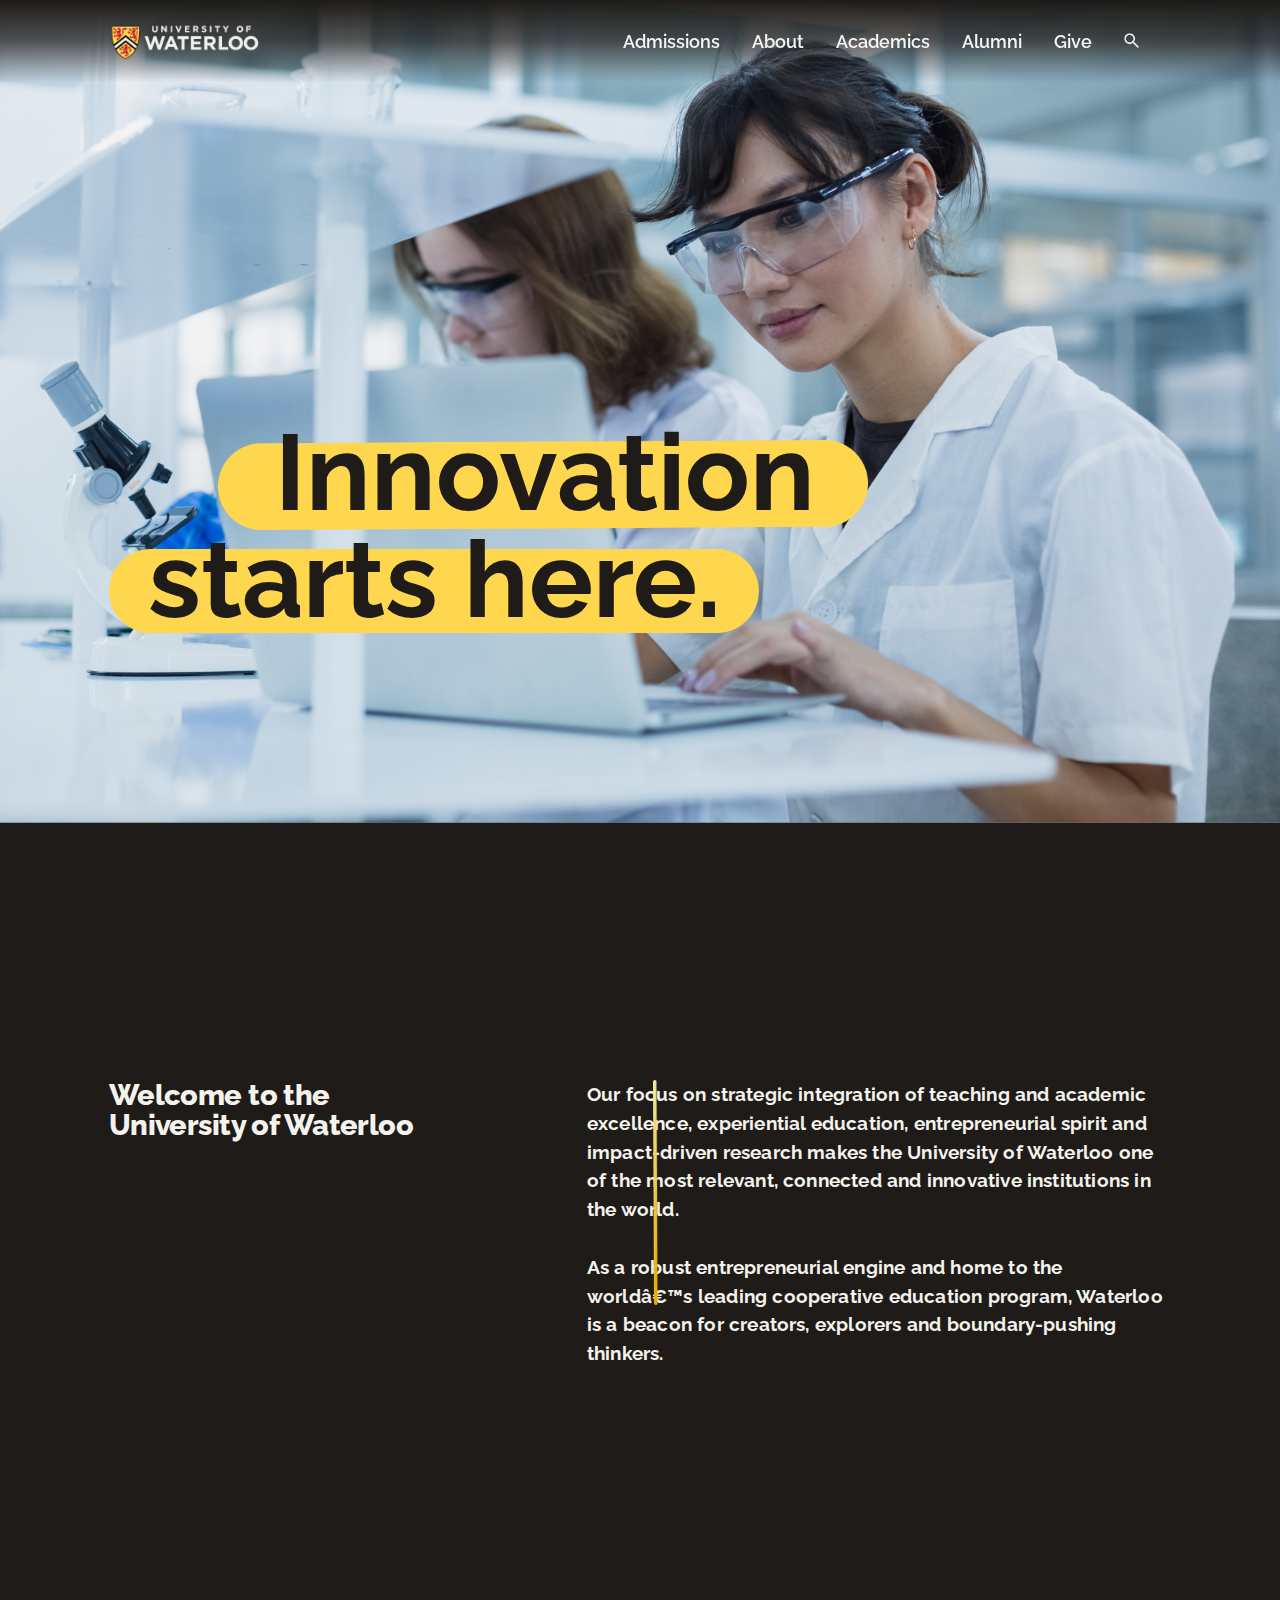
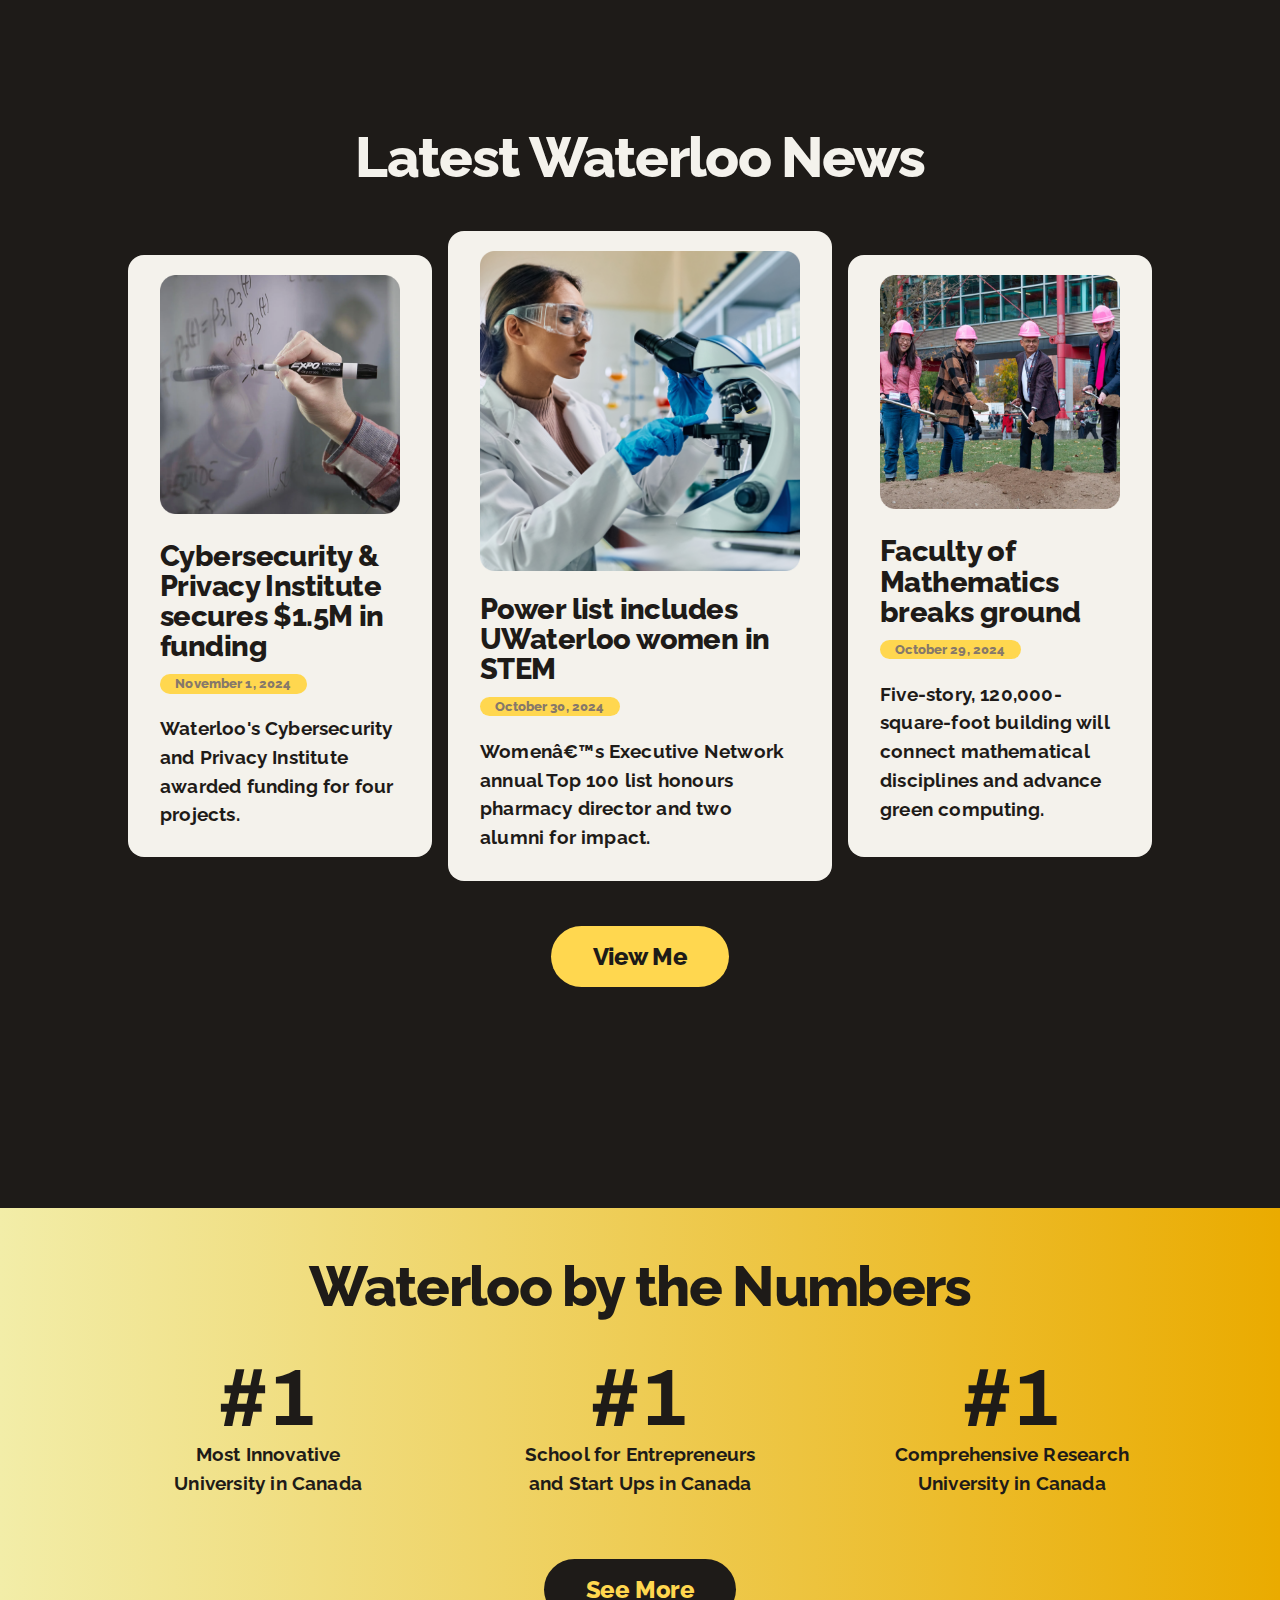
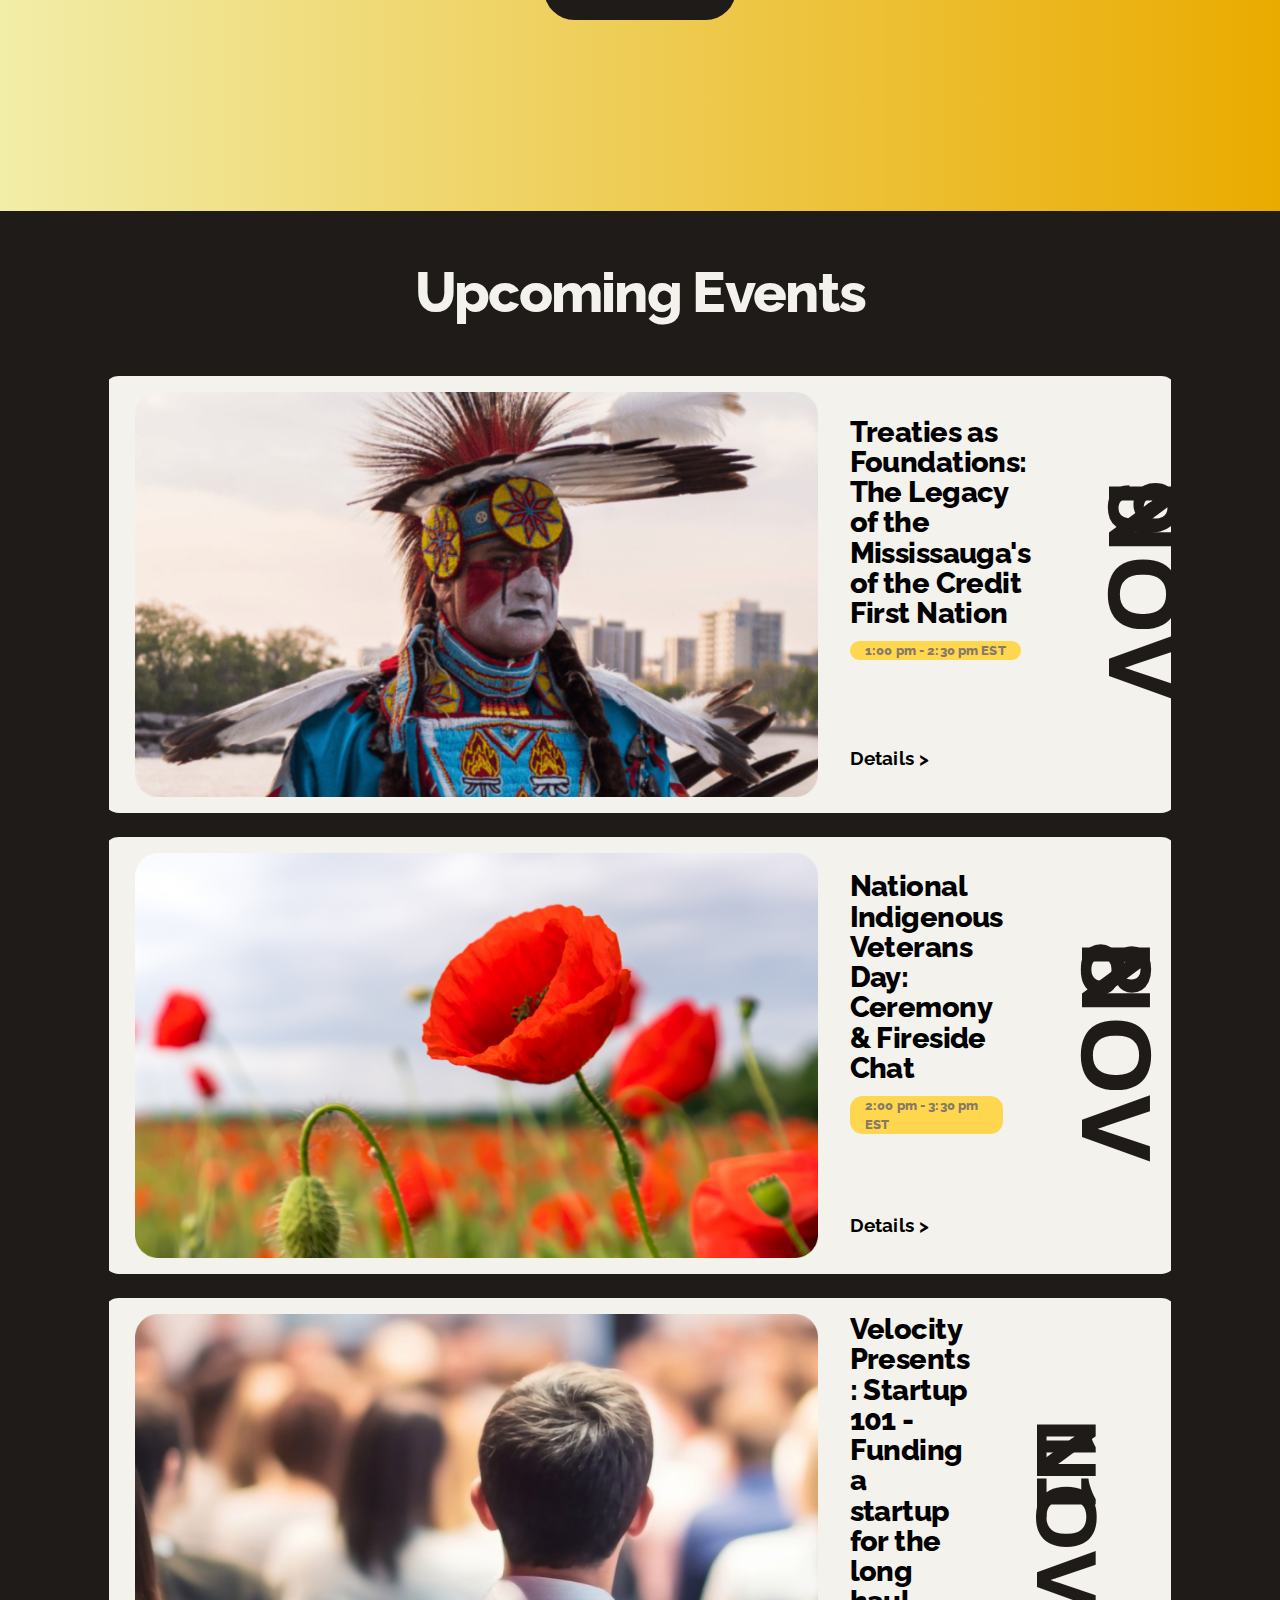
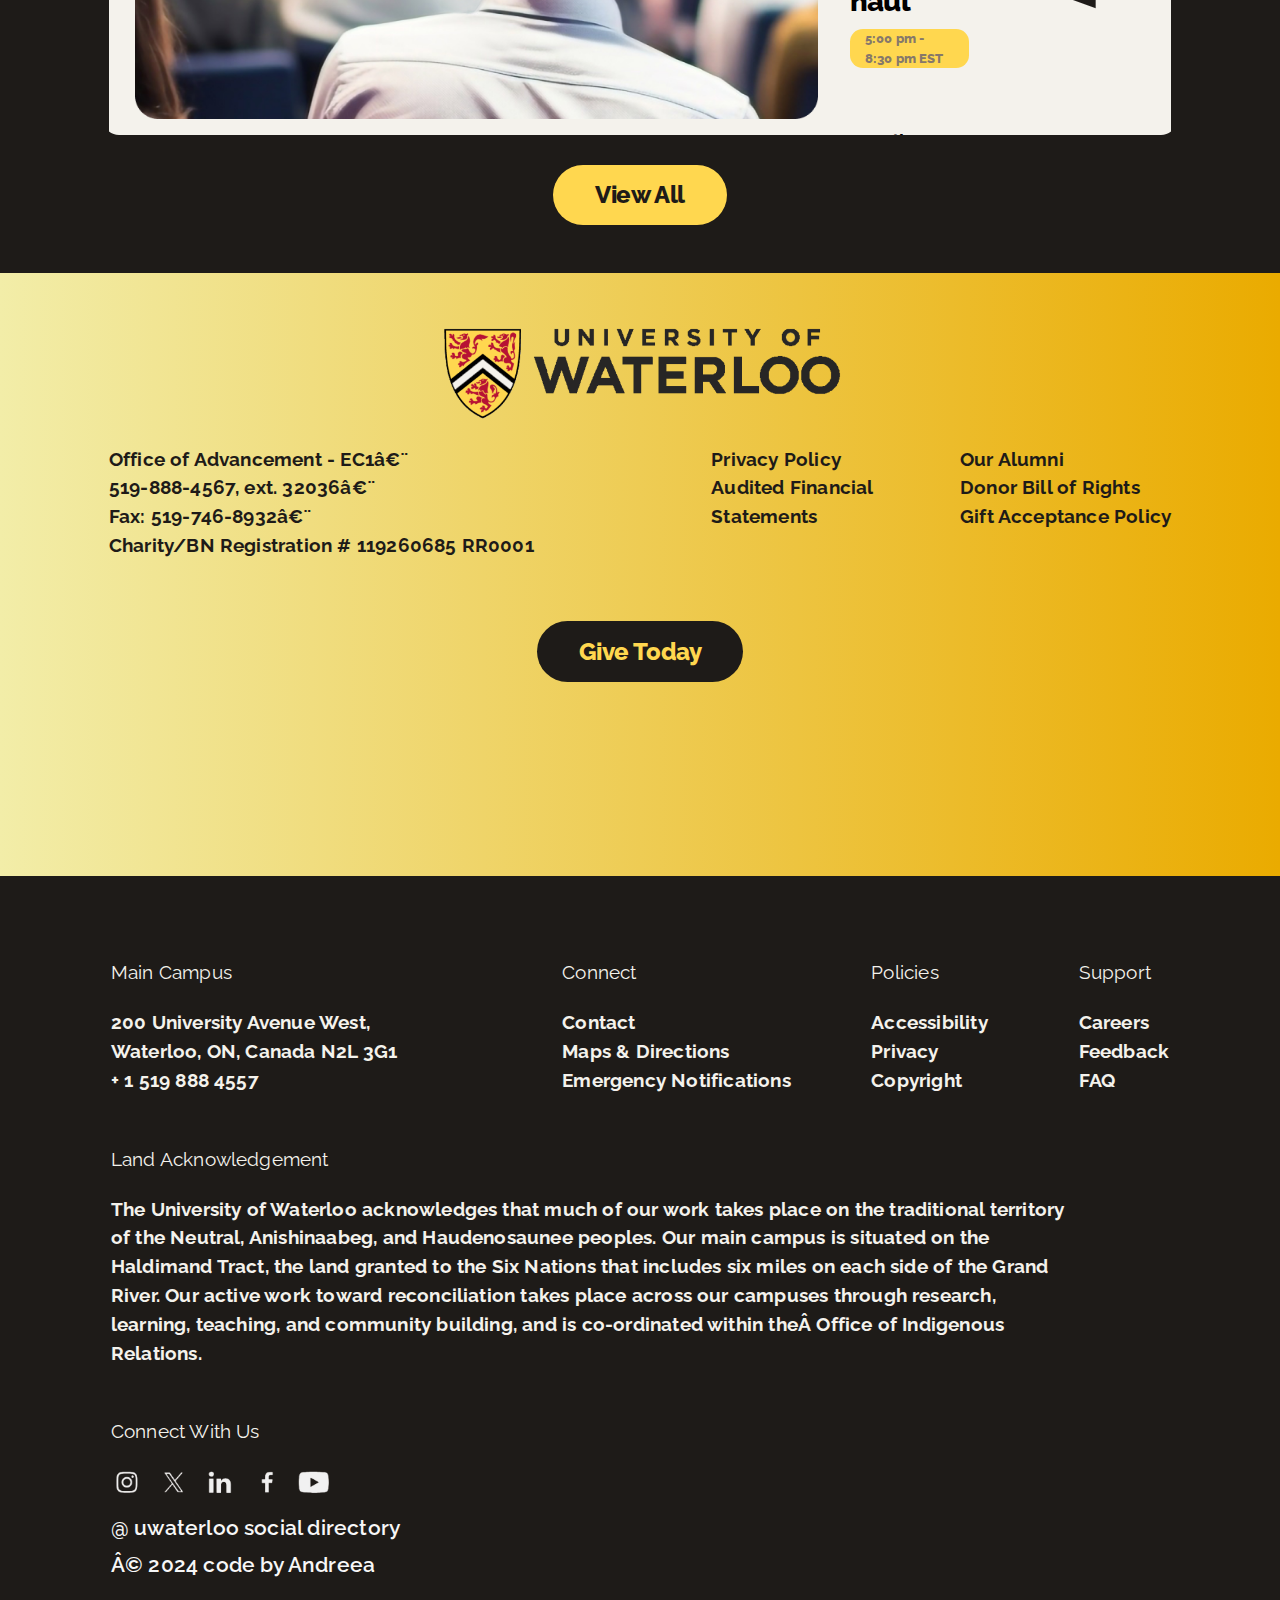
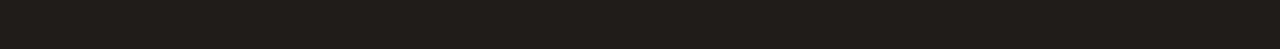
==== index.html @ 25814ad8 "Update and rename root.html to index.html" ====
<!DOCTYPE html>
  <html lang="eng-ca">
    <head>
      <meta charset="utc-8">
      <title>Home | University of Waterloo</title>
	  <!-- created by Andreea McKague on Wednesday, November 27th, 2024-->
	  <meta name="viewport" content="width=device-width, initial-scale=1.0">
	  <link rel="icon" type="image/x-icon" href="uw-favicon.ico">
	  <link rel="stylesheet" type="text/css" href="uwstyle.css">
	  <link rel="preconnect" href="https://fonts.googleapis.com">
	  <link rel="preconnect" href="https://fonts.gstatic.com" crossorigin>
	  <link href="https://fonts.googleapis.com/css2?family=Archivo:ital,wght@0,100..900;1,100..900&family=Raleway:ital,wght@0,100..900;1,100..900&display=swap" rel="stylesheet">
	  <style>
		.section-background{
		  top: 0;
		  left: 0;
		  margin: 0;
		  padding: 0;
		  background-size: 100%;
		  background-repeat: no-repeat;
		  width: 100vw;
		  height: 100vh;
		  position: relative;
		}
		#hero-background{
		  background-image: url("home-stock-image.png");
		}
		h1{
		  margin: 0;
		  padding: 0;
		  font-family: "Raleway", sans-serif;
		  font-size: 6.7em;
		  font-weight: 700;
		  color: #1E1B18;
		  line-height: 0;
		}
		#innovation{
          position: absolute;
		  top: 4.4em;
		  margin-left: 1.555em;
		}
		#innovation-highlight{
          position: absolute;
		  top: 27.5em;
		  margin-left: 6.8em;
		}
		#starts-here{
		  position: absolute;
		  top: 5.4em;
          margin-left: 0.365em;
		}
		#starts-here-highlight{
		  position: absolute;
		  top: 34.3em;
		}
		.small-section{
		  margin: 0;
		  padding: 0;
		  width: 100%;
		  height: 67vh;
		  overflow: hidden;
		}
		.header-col{
          max-width: 40%;
		}
		.text-col{
          max-width: 55%;
		}
		h2{
		  margin: 0;
		  padding: 0;
		  font-family: "Raleway", sans-serif;
		  font-size: 3.5em;
		  font-weight: 800;
		  color: #F4F2EC;
		  letter-spacing: -0.03em;
		}
		h3{
		  margin: 0;
		  padding: 0;
		  font-family: "Raleway", sans-serif;
		  font-size: 1.8em;
		  font-weight: 800;
		  color: #F4F2EC;
		  line-height: 1.05em;
		  letter-spacing: -0.02em;
		}
		p, td, th{
		  margin: 0;
		  padding: 0;
		  font-family: "Raleway", sans-serif;
		  font-size: 1.2em;
		  font-weight: 700;
		  letter-spacing: 0.01em;
		  line-height: 1.5em;
		  color: #F4F2EC;
		}
		th{
		  font-weight: 400;
		  text-align: left;
		}
		#introduction-container{
          padding-top: 20vh;
		  display: flex;
		  justify-content: space-between;
		}
		.news-container{
		  display: flex;
		  width: 100%;
		  height: 145vh;
		  flex-direction: column;
		  justify-content: center;
		  align-items: center;
		  overflow: hidden;
		 
		}
		.news-large{
		  width: 20em;
		  height: 38.2em;
		  border-radius: 1em;
		  background-color: #F4F2EC;
          margin: 1em;
		  padding: 1.2em 2em;
		  display: flex;
		  flex-direction: column;
		  justify-content: flex-start;
		  align-items: flex-start;
		  overflow: hidden; 
		}
		.news-small{
		  width: 15em;
		  height: 35.2em;
		  padding: 1.2em 2em;
		  border-radius: 1em;
		  background-color: #F4F2EC;
		  overflow: hidden;
		}		
		.news-row{
		  display: flex;
		  flex-direction: row;
		  align-items: center;
		  justify-content: center;
		  margin-top: 1.6em;
		}
		button{
		  border: none;
		}
		.button-cta{
		  margin-top: 2.2em;
		  background-color: #FFD74F;
		  border-radius: 6em;
		  display: flex;
		  justify-content: center;
		  align-items: center;
		  transition: all 0.3s ease;
		}
		.button-cta:hover{
		  border: 0.4em solid #FFD74F;
		  background-color: #1E1B18;
		}
		.button-text{
		  color: #1E1B18;
		  padding: 0.7em 1.5em;
		}
		.button-text:hover{
		  color: #FFD74F;
		  padding: 0.7em 1.5em;
		}
		.button2-cta{
		  margin-top: 2.2em;
		  background-color: #1E1B18;
		  border-radius: 6em;
		  display: flex;
		  justify-content: center;
		  align-items: center;
		  transition: all 0.3s ease;
		}
		.button2-cta:hover{
		  border: 0.4em solid #1E1B18;
		  background-color: #FFD74F;
		}
		.button2-text{
		  color: #FFD74F;
		  padding: 0.7em 1.5em;
		}
		.button2-text:hover{
		  color: #1E1B18;
		  padding: 0.7em 1.5em;
		}
		.gradient-container{
		  background-image: linear-gradient(to right, #F2EDA8, #EAAB00);
		}
		.numbers-title{
		  margin-top: 0.8em;
		  color: #1E1B18;
		}
		.column-items{
		  display: flex;
		  align-items: center;
		  flex-direction: column;		  
		}
		.numbers-row{
	      width: 100%;
		  display: flex;
		  flex-direction: row;
		  align-items: center;
		  justify-content: space-between;
		  margin-top: 5em;
		  margin-bottom: 2em;
		  text-align: center;
		}
		.emphasize{
	      margin: 0;
		  padding: 0;
		  font-family: "Archivo", sans-serif;
		  font-size: 5em;
		  font-weight: 700;
		  color: #1E1B18;
		  line-height: 0;
		  margin-bottom: 0.52em;
		}
		.number-container{
		  display: flex;
		  flex-direction: column;
		  width: 30%;
		}
		.flexible-container{
		  width: 100%;
		  height: 100%;
		  display: flex;
		  flex-direction: column;
		  padding: 3em 0em;
		  align-items: center;
		  justify-content: center;
		  overflow: hidden;
		}
		.horizontal-container{
		  display: flex;
		  width: 95%;
		  height: 45vh;
		  background-color: #F4F2EC;
		  justify-content: space-between;
		  align-items: center;
		  border-radius: 1em;
		  padding: 1em 2em;
		  overflow: hidden;
		  margin-top: 1.5em;
		}
		.first-container{
		  margin-top: 3.2em;
		}
		.details{
		  color: black;
		  margin-top: 2em;
		}
		.information-container{
		  height: 100%;
		  display: flex;
		  flex-direction: column; 
		  justify-content: space-evenly;
		  align-items: flex-start;
		  margin-left: 2em;
		  max-width: 25em;
		}
		.date{
		  font-size: 11vh;
		  margin-top: 0.45em;
		  transform: rotate(90deg)
		}
		.contact-container{
          margin-top: 3em;
		}
		.contact-text-container{
		  width: 100%;
		  display: flex;
		  justify-content: space-between;
		  margin-top: 1.2em;
		  margin-bottom: 2em;
		}
		.contact-text{
		  color: #1E1B18;
		}
		.pair{
		  display: flex;
		}
		.pair .contact-text{
		  padding-left: 4.5em;
		}
		td{
		  padding: 1em 0em;
		}
		.footer-container{
		  margin-top: 2em;
		}
      </style>
    </head>
    <body>
	
      <nav>
		<div class="section-contents">
		  <a href="home.html" id="nav-logo"><img src="uw-logo.png" alt="University of Waterloo Logo" width="150em" height="auto"></a>
          <ul>        
		    <li><a href="admissions.html">Admissions</a></li>
			<li><a href="about.html">About</a></li>
			<li><a href="https://uwaterloo.ca/faculties-academics" target="_blank">Academics</a></li>
			<li><a href="https://uwaterloo.ca/alumni/" target="_blank">Alumni</a></li>
			<li><a href="give.html">Give</a></li>
			 <li><a href="https://uwaterloo.ca/search/" target="_blank"><img src="search-icon.png" alt="Search Icon" width="auto" height="15em"></a></li>
		  </ul>
		</div>
      </nav>
	  
	  <section id="hero">
	    <div class="section-background" id="hero-background"></div>
		<div class="section-contents">
		  <img src="innovation-highlight.png" alt="Yellow Highlight" width="650em" height="auto" id="innovation-highlight">
		  <img src="starts-here-highlight.png" alt="Yellow Highlight" width="650em" height="auto" id="starts-here-highlight">
		  <h1 id="innovation">Innovation</h1>
		  <h1 id="starts-here">starts here.</h1>
	    </div>
	  </section>
	  
	  <section id="intro">
	    <div class="small-section">
		  <div class="section-contents" id="introduction-container">
		  
		    <img src="line1.png" alt="Image of gradient line" class="line-img" height="225em" width="auto" style="margin-left: 34em">

            <div class="header-col">
	          <h3>Welcome to the<br>University of Waterloo</h3>
		    </div>

		    <div class="text-col">
		      <p>Our focus on strategic integration of teaching and academic excellence, experiential education, 
			  entrepreneurial spirit and impact-driven research makes the University of Waterloo one of the most
			  relevant, connected and innovative institutions in the world.<br><br>As a robust entrepreneurial engine 
			  and home to the world’s leading cooperative education program, Waterloo is a beacon for creators,
			  explorers and boundary-pushing thinkers.</p>
	        </div>

		  </div>
		</div>
	  </section>
	
	  <section id="news">
	    <div class="section-contents">
          <div class="news-container">
		    <h2>Latest Waterloo News</h2>
			
			<div class="news-row">
			  <div class="news-small">
				<img src="news-small-stock-1.png" alt="Person Writing Math Equations" width="100%" height="auto">
				<h3 style="color: #1E1B18; padding-top: 0.8em;">Cybersecurity & Privacy Institute secures $1.5M in funding</h3>
				<p class="important text-info">November 1, 2024</p>
				<p style="color: #1E1B18;">Waterloo's Cybersecurity and Privacy Institute awarded funding for four projects.</p>
			  </div>
			  
              <div class="news-large">
				<img src="news-large-stock.png" alt="Scientist in Working in a Lab" width="100%" height="auto">
				<h3 style="color: #1E1B18; padding-top: 0.8em;">Power list includes UWaterloo women in STEM</h3>
				<p class="important text-info">October 30, 2024</p>
				<p style="color: #1E1B18;">Women’s Executive Network annual Top 100 list honours pharmacy
				director and two alumni for impact.</p>
			  </div>
			  
			  <div class="news-small">
			    <img src="news-small-stock-2.png" alt="Waterloo Students & Staff Digging" width="100%" height="auto">
				<h3 style="color: #1E1B18; padding-top: 0.8em;">Faculty of Mathematics breaks ground</h3>
				<p class="important text-info">October 29, 2024</p>
				<p style="color: #1E1B18;">Five-story, 120,000-square-foot building will connect mathematical 
				disciplines and advance green computing.</p>
			  </div>
			</div>
		
			<button class="button-cta"><h3 class="button-text">View Me</h3></button>
		  </div>
		</div>
	  </section>
	 
	  <section id="by-the-numbers">
	    <div class="small-section gradient-container">
		  <div class="section-contents column-items">
			<h2 class="numbers-title">Waterloo by the Numbers</h2>
			
			<div class="numbers-row">
			  <div class="number-container">
			    <p class="emphasize">#1</p>
				<p style="color: #1E1B18;">Most Innovative<br>University in Canada</p>
			  </div>
			  <div class="number-container">
			    <p class="emphasize">#1</p>
				<p style="color: #1E1B18;">School for Entrepreneurs<br>and Start Ups in Canada</p>
			  </div>
			  <div class="number-container">
			    <p class="emphasize">#1</p>
				<p style="color: #1E1B18;">Comprehensive Research<br>University in Canada</p>
			  </div>
			</div>
			
			<button class="button2-cta"><h3 class="button2-text">See More</h3></button>
			
		  </div>
		</div>
	  </section>
    
	  <section id="events">
	    <div class="section-contents">
		  <div class="flexible-container">
		  
		    <h2>Upcoming Events</h2>
			
			<div class="horizontal-container first-container">
			  <img src="event1.png" alt="First Nations Event Image" height="100%" width="auto">
			  <div class="information-container">
				<div>
			      <h3 style="color: black;">Treaties as Foundations: The Legacy of the Mississauga's of the Credit First Nation</h3>
			      <p class="important text-info">1:00 pm - 2:30 pm EST</p>
				</div>
				<p class="details">Details &gt;</p>
			  </div>
			  <p class="emphasize date">NOV 9</P>
			</div>
			
			<div class="horizontal-container">
			  <img src="event2.png" alt="Poppy Event Image" height="100%" width="auto">
			  <div class="information-container">
				<div>
			      <h3 style="color: black;">National Indigenous Veterans Day: Ceremony & Fireside Chat</h3>
			      <p class="important text-info">2:00 pm - 3:30 pm EST</p>
				</div>
				<p class="details">Details &gt;</p>
			  </div>
			  <p class="emphasize date">NOV 8</P>
			</div>
			
			<div class="horizontal-container">
			  <img src="event3.png" alt="Students in Auditorium Event Image" height="100%" width="auto">
			  <div class="information-container">
				<div>
			      <h3 style="color: black;">Velocity Presents : Startup 101 - Funding a startup for the long haul</h3>
			      <p class="important text-info">5:00 pm - 8:30 pm EST</p>
				</div>
				<p class="details">Details &gt;</p>
			  </div>
			  <p class="emphasize date" style="font-size: 9.5vh;">NOV 11</P>
			</div>
			<button class="button-cta"><h3 class="button-text">View All</h3></button>
		  </div>
		</div>
	  </section>
	
	  <section id="contact">
	    <div class="small-section gradient-container">
		  <div class="section-contents column-items">
		  
		    <div class="contact-container">
		      <img src="uw-logo-big.png" alt="UWaterloo Logo" width="auto" height="100em">
		    </div>
			
			<div class="contact-text-container">
			  <p class="contact-text">Office of Advancement - EC1 <br>519-888-4567, ext. 32036 <br>Fax: 519-746-8932 <br>Charity/BN Registration # 119260685 RR0001</p>
			  <div class="pair">
			    <p class="contact-text">Privacy Policy<br>Audited Financial<br>Statements</p>
			    <p class="contact-text">Our Alumni<br>Donor Bill of Rights<br>Gift Acceptance Policy</p>
	          </div>
			</div>
			
			<button class="button2-cta"><h3 class="button2-text">Give Today</h3></button>
			
		  </div>
		</div>
	  </section>
	
	  <footer>
	    <div class="section-contents">
		  <div class="flexible-container footer-container">
		    <table>
			  <tr>
			    <th>Main Campus</th>
				<th>Connect</th>
				<th>Policies</th>
				<th>Support</th>
			  <tr>
			    <td>200 University Avenue West,<br>Waterloo, ON, Canada N2L 3G1<br>+ 1 519 888 4557</td>
			    <td>Contact<br>Maps & Directions<br>Emergency Notifications</td>
				<td>Accessibility<br>Privacy<br>Copyright</td>
				<td>Careers<br>Feedback<br>FAQ</td>
			  </tr>
			  <tr>
			    <th><br>Land Acknowledgement</th>
			  </tr>
			  <tr>
			    <td colspan="3">The University of Waterloo acknowledges that much of our work takes place 
				on the traditional territory of the Neutral, Anishinaabeg, and Haudenosaunee peoples. Our
				main campus is situated on the Haldimand Tract, the land granted to the Six Nations that
				includes six miles on each side of the Grand River. Our active work toward reconciliation
				takes place across our campuses through research, learning, teaching, and community 
				building, and is co-ordinated within the Office of Indigenous Relations.</td>
			  </tr>
			  <tr>
			    <th><br>Connect With Us</th>
			  </tr>
			  <tr>
			   <td><img src="social-logos.png" alt="Social Logos" width="auto" height="30em"><a href="https://uwaterloo.ca/social-media">@ uwaterloo social directory</a><a href="mailto:a3mckague@uwaterloo.ca">© 2024 code by Andreea</a></td>
			 </tr>
			</table>
		  </div>
		</div>
	  </footer>
	</body>
</html>
---- uwstyle.css ----
html, body{
  margin: 0;
  padding: 0;
  background-color: #1E1B18;
  overflow-x: hidden;
  z-index: 0;
  color: #F4F2EC;
}
nav{
  top: 0;
  left: 0;
  padding-top: 1em;
  width: 100%;
  height: 4.1em;
  background-image: linear-gradient(to bottom, #1E1B18, rgba(30,27,24,0.7), rgba(30,27,24,0));
  position: fixed;
  z-index: 3;
}
nav ul{
  float: right;
  list-style-type: none;
  margin: 0;
}
nav li{
  float: left;
  padding-right: 2em;
  padding-top: 0.5em;
  text-align: center;
  position: relative;
}
nav a, td a{
  font-family: "Raleway", sans-serif;
  font-weight: 600;
  font-size: 1.1em;
  display: block;
  text-decoration: none;
  padding-top: 0.4em;
  color: #F7F7F7;
}
nav a:hover, td a:hover{
  color: #FFD74F;
}
nav a:active, td a:active{
  color: #EAAB00;
}
#nav-logo{
   margin: 0;
   float: left;
}
nav img:hover{
  opacity: 0.7;
}
.section-contents{
  width: 83vw;
  margin: 0 auto;
}
.important{
  margin: 0;
  margin-top: 1em;
  margin-bottom: 1.6em;
  padding: 0;
  font-family: "Raleway", sans-serif;
  font-size: 0.8em;
  font-weight: 700;
  letter-spacing: 0.01em;
  line-height: 1.5em;
  color: #86786A;
}
.text-info{
  width: fit-content;
  padding: 0em 1.2em;
  border-radius: 1em;
  background-color: #FFD74F;
  font-weight: 800;
}
.line-img{
  position: absolute;
}
a{
  text-decoration: none;
  color: #1E1B18;
}
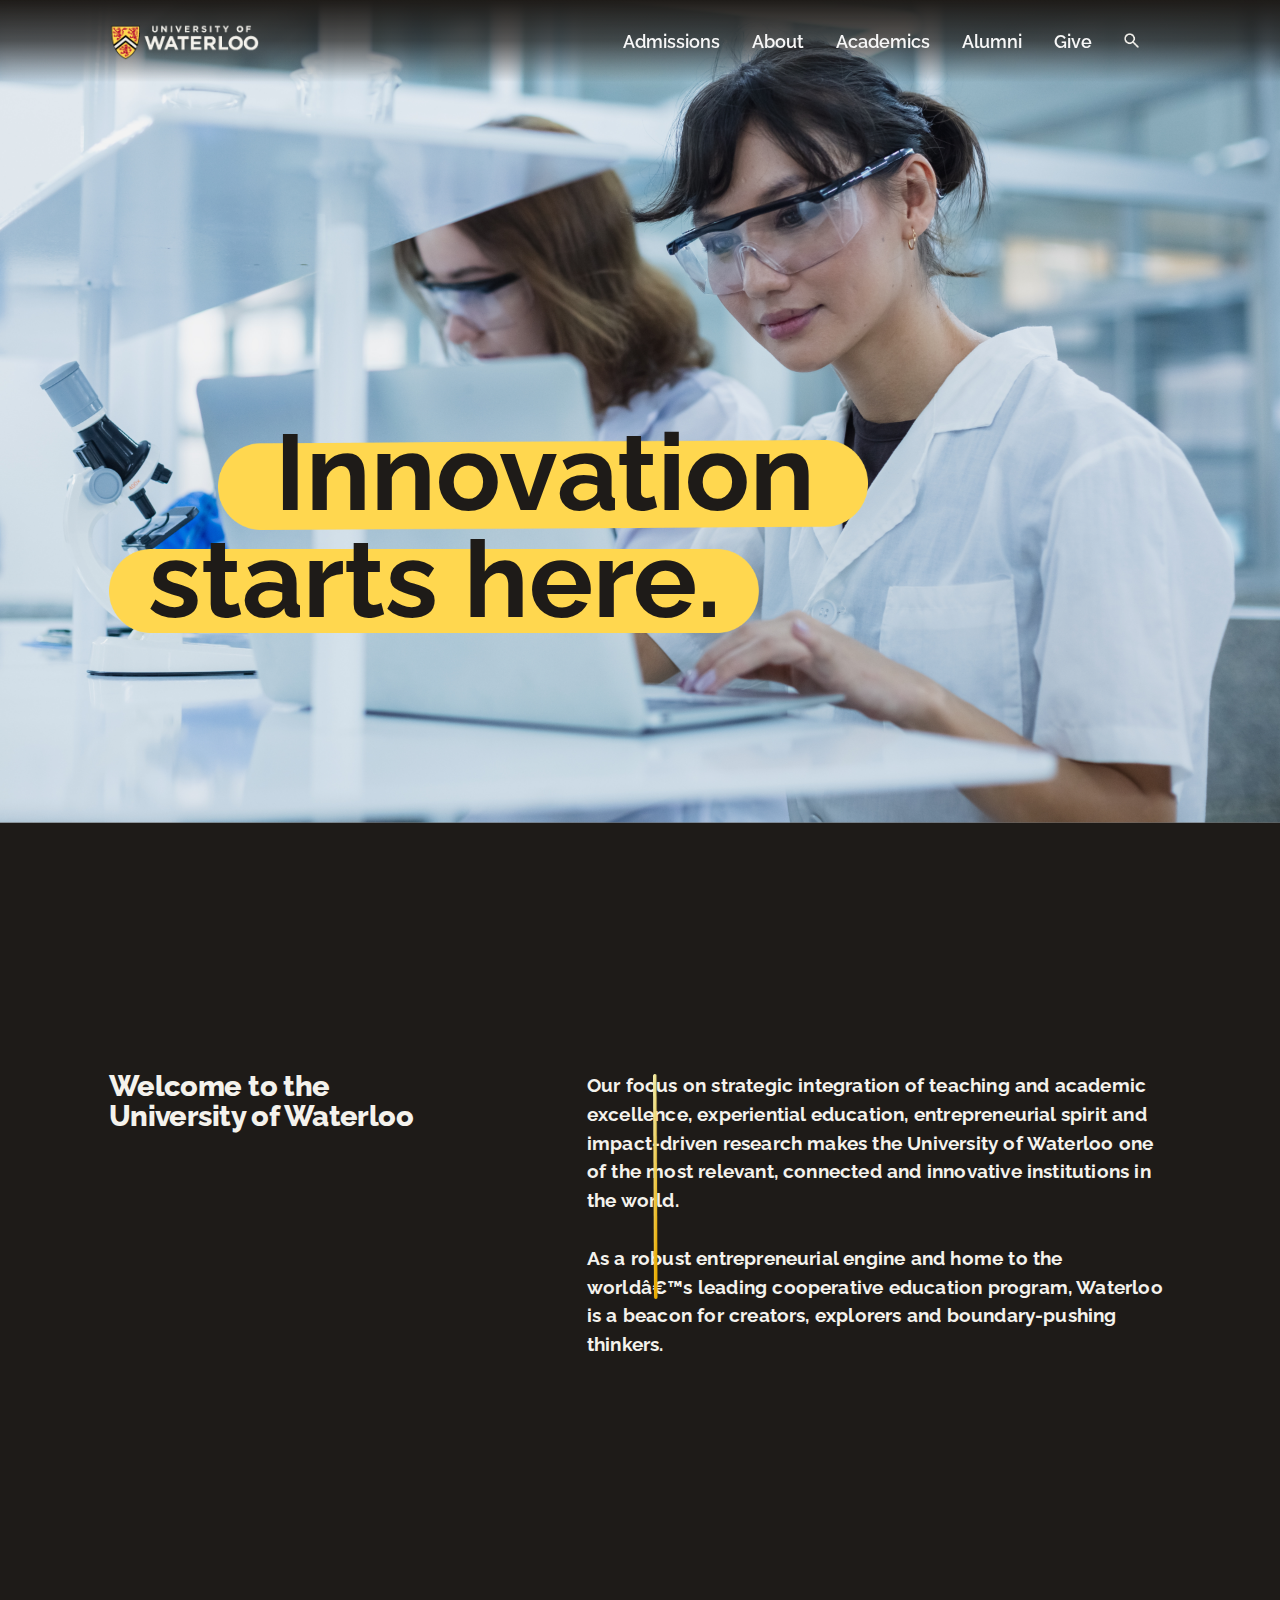
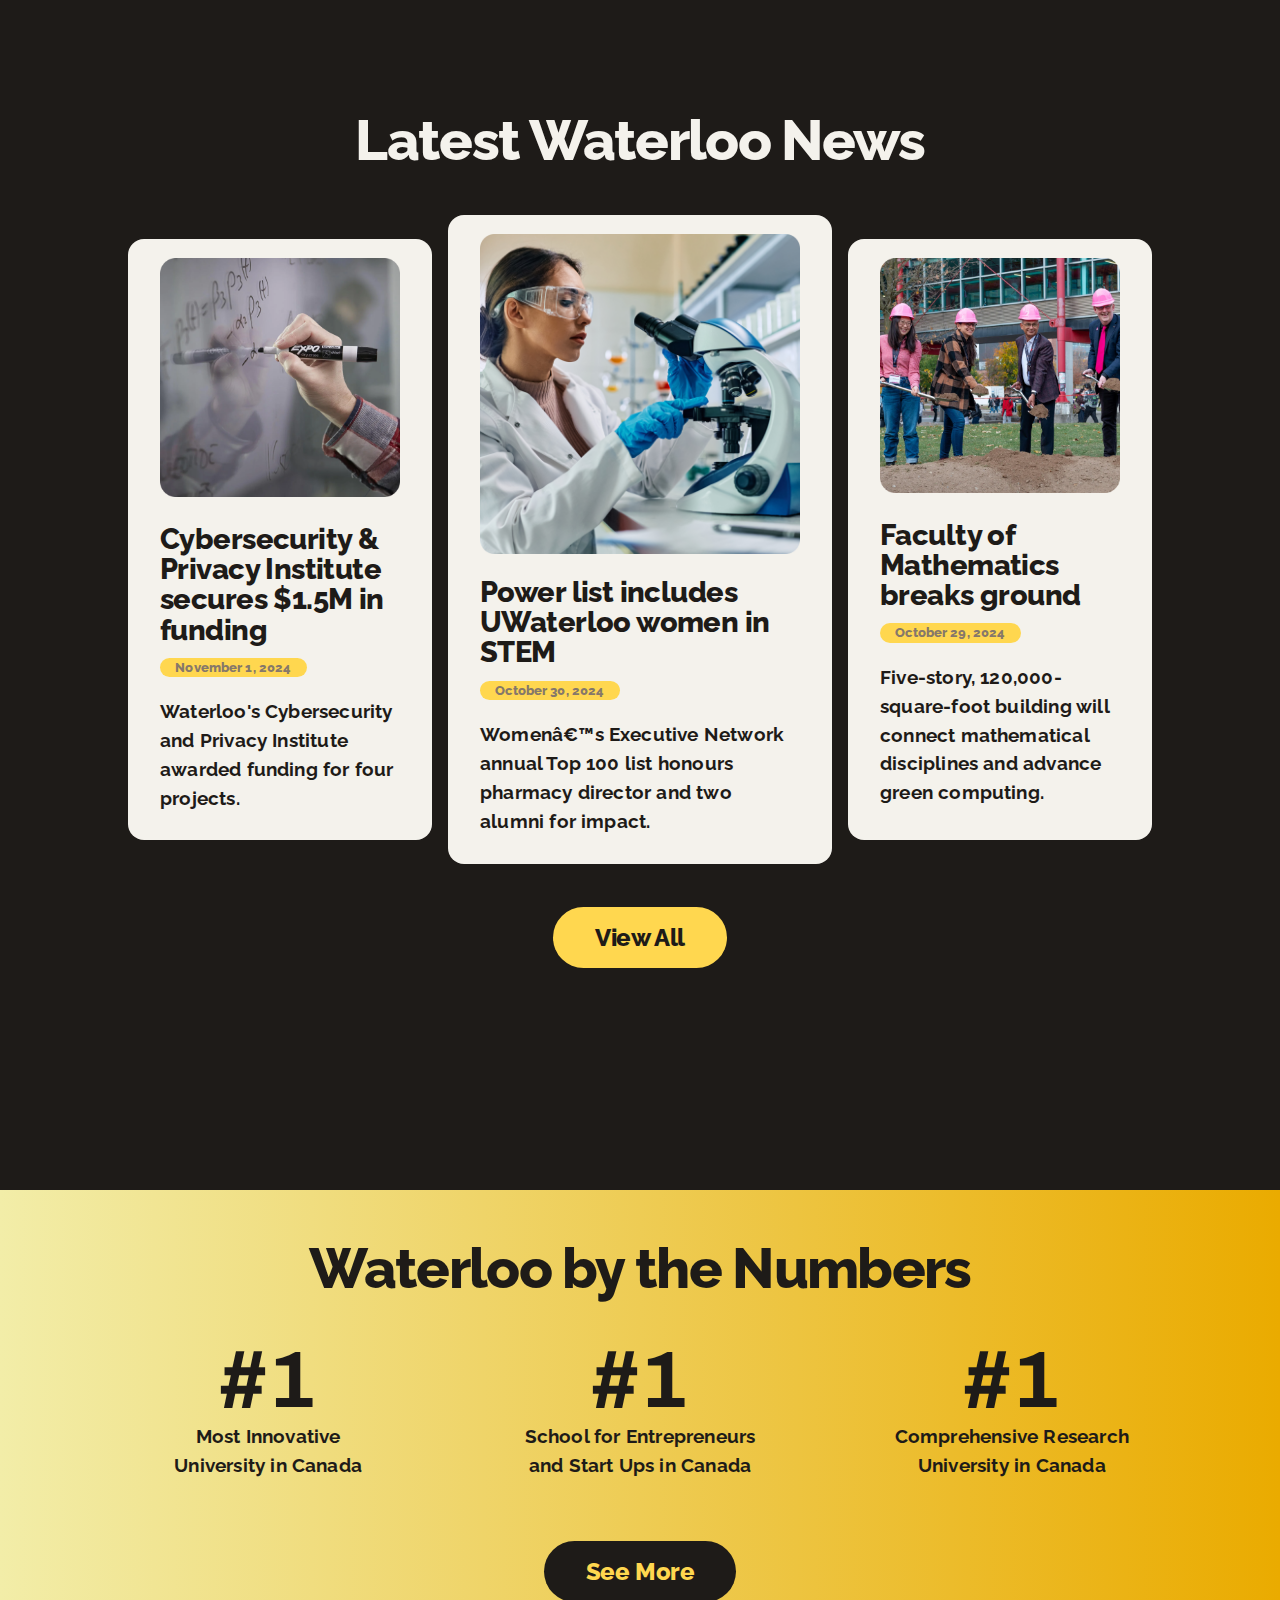
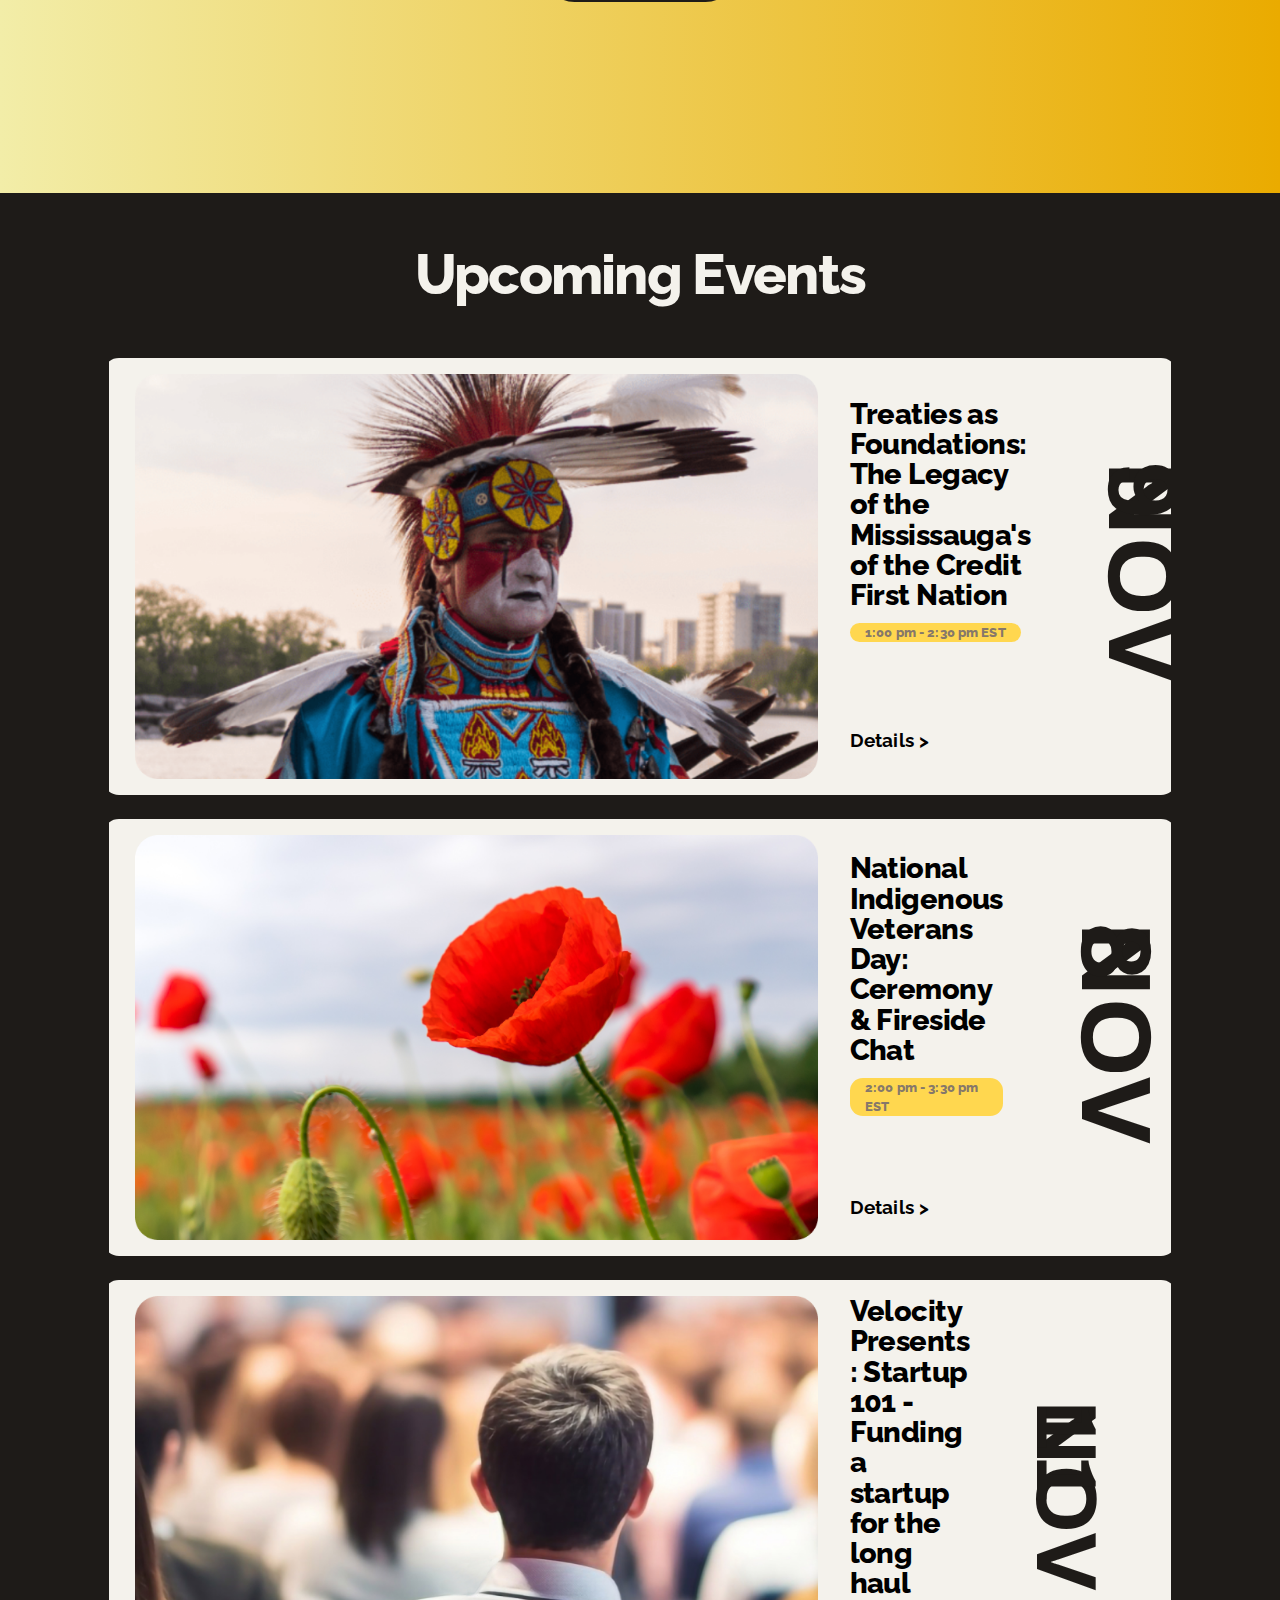
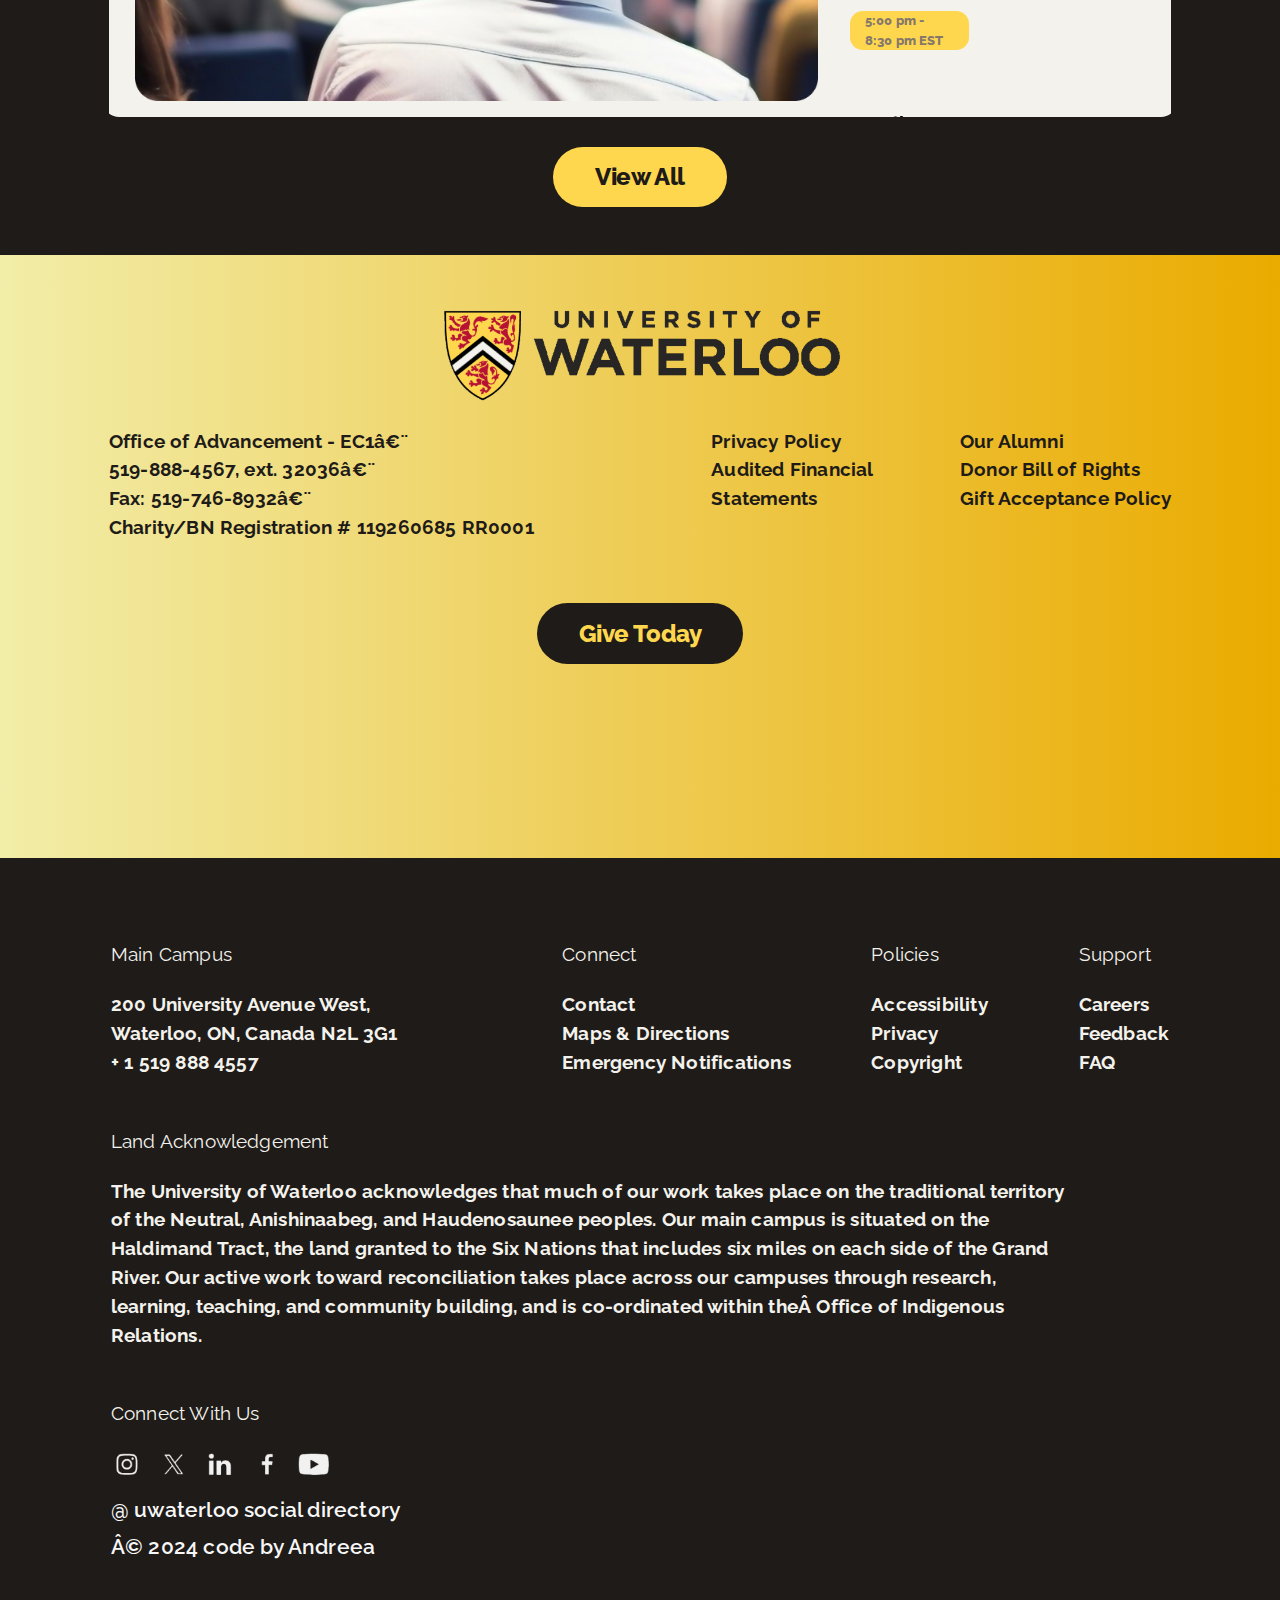
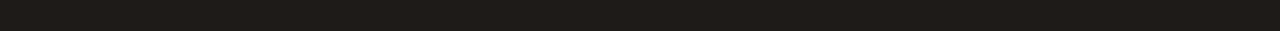
==== commit 734f972a: "Fixed positioning" ====
--- a/index.html
+++ b/index.html
@@ -100,7 +100,7 @@
 		  text-align: left;
 		}
 		#introduction-container{
-          padding-top: 20vh;
+                  padding-top: 19vh;
 		  display: flex;
 		  justify-content: space-between;
 		}
@@ -297,8 +297,8 @@
     <body>
 	
       <nav>
-		<div class="section-contents">
-		  <a href="home.html" id="nav-logo"><img src="uw-logo.png" alt="University of Waterloo Logo" width="150em" height="auto"></a>
+	        <div class="section-contents">
+		    <a href="index.html" id="nav-logo"><img src="uw-logo.png" alt="University of Waterloo Logo" width="150em" height="auto"></a>
           <ul>        
 		    <li><a href="admissions.html">Admissions</a></li>
 			<li><a href="about.html">About</a></li>
@@ -321,10 +321,10 @@
 	  </section>
 	  
 	  <section id="intro">
-	    <div class="small-section">
+	    <div class="small-section" style="height: 65vh;">
 		  <div class="section-contents" id="introduction-container">
 		  
-		    <img src="line1.png" alt="Image of gradient line" class="line-img" height="225em" width="auto" style="margin-left: 34em">
+		    <img src="line1.png" alt="Image of gradient line" class="line-img" height="225em" width="auto" style="margin-left: 34em; margin-top: 0.2em;">
 
             <div class="header-col">
 	          <h3>Welcome to the<br>University of Waterloo</h3>
@@ -372,7 +372,7 @@
 			  </div>
 			</div>
 		
-			<button class="button-cta"><h3 class="button-text">View Me</h3></button>
+			<button class="button-cta" style="margin-top: 2em;"><h3 class="button-text">View All</h3></button>
 		  </div>
 		</div>
 	  </section>
